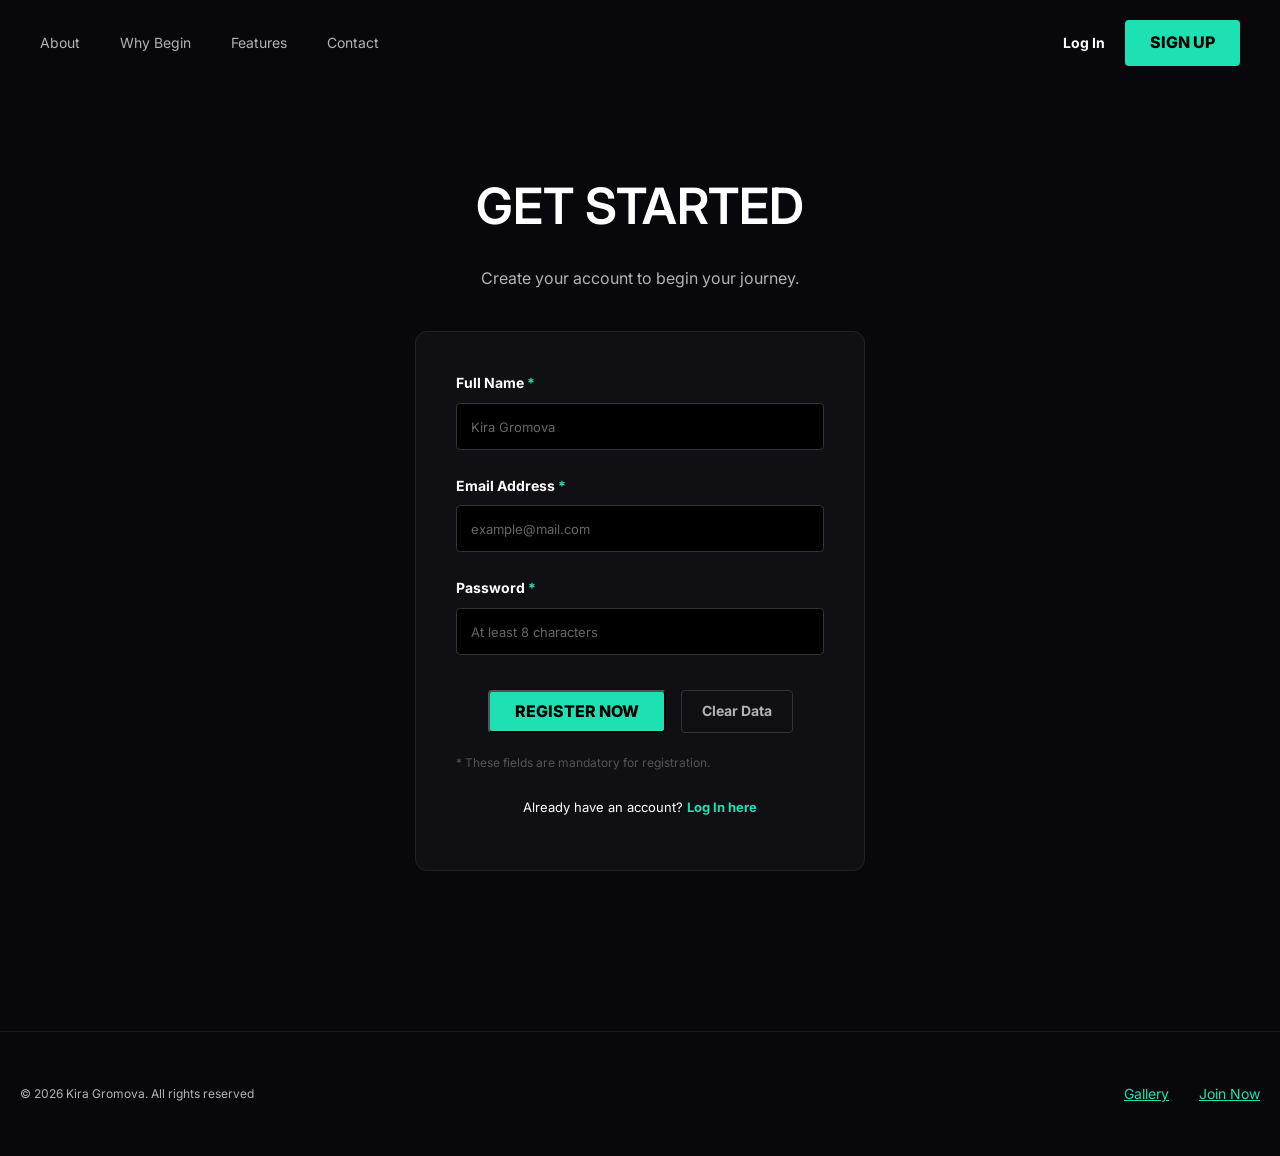
==== form.html @ 3f265c17 "Added login and registration rules" ====
<!DOCTYPE html>
<html lang="en">

<head>
    <meta charset="UTF-8">
    <meta name="viewport" content="width=device-width, initial-scale=1.0">
    <title>Begin App | Photo Gallery</title>
    <link rel="icon" href="img/favicon.png" type="image/png">
    <link href="https://fonts.googleapis.com/css2?family=Inter:wght@400;700;800&display=swap" rel="stylesheet">
    <link rel="stylesheet" href="css/normalize.css">
    <link rel="stylesheet" href="css/style.css">
</head>

<body>
    <a href="#main" class="skip-link">Skip to content</a>

    <header class="header">
        <div class="container nav-container">
            <nav class="nav">
                <ul class="nav-list">
                    <li><a href="index.html" class="nav-link">About</a></li>
                    <li><a href="#" class="nav-link">Why Begin</a></li>
                    <li><a href="#" class="nav-link">Features</a></li>
                    <li><a href="#" class="nav-link">Contact</a></li>
                </ul>
            </nav>
            <div class="auth-buttons">
                <a href="login.html" class="btn-login">Log In</a>
                <a href="form.html" class="btn-signup">SIGN UP</a>
            </div>
        </div>
    </header>

    <main id="main">
        <section class="registration-section">
            <div class="container">
                <h1 class="main-title" style="text-align: center; margin-bottom: 2rem;">Get Started</h1>
                <p style="text-align: center; color: var(--gray-text); margin-bottom: 4rem;">Create your account to
                    begin your journey.</p>

                <form action="https://httpbin.org/post" method="POST" class="auth-form">

                    <div class="form-group">
                        <label for="full-name">Full Name <span class="required-star" aria-hidden="true">*</span></label>
                        <input type="text" id="full-name" name="user_name" placeholder="Kira Gromova" required
                            aria-required="true">
                    </div>

                    <div class="form-group">
                        <label for="user-email">Email Address <span class="required-star"
                                aria-hidden="true">*</span></label>
                        <input type="email" id="user-email" name="user_email" placeholder="example@mail.com" required
                            aria-required="true">
                    </div>

                    <div class="form-group">
                        <label for="user-pass">Password <span class="required-star" aria-hidden="true">*</span></label>
                        <input type="password" id="user-pass" name="user_password" placeholder="At least 8 characters"
                            required aria-required="true">
                    </div>

                    <div class="form-controls">
                        <button type="submit" class="btn-signup">Register Now</button>
                        <button type="reset" class="btn-reset">Clear Data</button>
                    </div>

                    <p class="form-info">* These fields are mandatory for registration.</p>
                    <p class="form-switch" style="margin-top: 2.5rem; text-align: center; font-size: 1.3rem;">
                        Already have an account? <a href="login.html"
                            style="color: var(--accent-mint); font-weight: 700;">Log In here</a>
                    </p>
                </form>
            </div>
        </section>
    </main>

    <footer class="footer">
        <div class="container footer-container">
            <p class="copyright">&copy; 2026 Kira Gromova. All rights reserved</p>
            <nav class="footer-nav">
                <a href="grid.html" class="footer-link">Gallery</a>
                <a href="form.html" class="footer-link">Join Now</a>
            </nav>
        </div>
    </footer>
</body>

</html>
---- css/style.css ----
:root {
    font-size: 62.5%;
    --bg-dark: #08080C;
    --text-white: #ffffff;
    --accent-mint: #1EE1B3;
    --gray-text: #B3B3B3;
    --transition: all 0.3s ease;
}

*,
*::before,
*::after {
    box-sizing: border-box;
}

body {
    background-color: var(--bg-dark);
    color: var(--text-white);
    font-family: 'Inter', sans-serif;
    font-size: 1.6rem;
    line-height: 1.6;
    margin: 0;
    overflow-x: hidden;
    /* Защита от горизонтального скролла \ Block horizontal scroll*/
}

.container {
    max-width: 153.9rem;
    margin: 0 auto;
    padding: 0 2rem;
}

/* --- HEADER --- */
.header {
    background: transparent;
    padding: 2rem 0;
}

.nav-container {
    display: flex;
    justify-content: space-between;
    align-items: center;
    padding: 0 10rem;
}

.nav-list {
    display: flex;
    list-style: none;
    gap: 9.3rem;
    margin: 0;
    padding: 0;
}

.nav-list a {
    font-size: 1.4rem;
    color: var(--gray-text);
    text-transform: capitalize;
}

.nav-list a:hover {
    color: var(--accent-mint);
}

.auth-buttons {
    display: flex;
    align-items: center;
    gap: 2rem;
}

.btn-login {
    font-weight: bold;
    font-size: 1.4rem;
}

.btn-signup {
    background-color: var(--accent-mint);
    color: #000;
    font-weight: 800;
    padding: 1rem 2.5rem;
    border-radius: 4px;
    text-transform: uppercase;
}

/* --- HERO SECTION --- */
.hero-container {
    display: flex;
    align-items: flex-start;
    justify-content: space-between;
    gap: 21.8rem;
    height: 76.9rem;
    padding: 0;
}

.hero-image {
    position: relative;
    display: flex;
    justify-content: center;
    align-items: center;
    flex: 0 0 auto;
}

.phone-img {
    position: relative;
    z-index: 2;
    width: 61rem;
    height: auto;
    max-height: 76.9rem;
}

.accent-frame {
    position: absolute;
    width: 44rem;
    height: 44rem;
    border: 1px solid var(--accent-mint);
    z-index: 1;
    top: 59%;
    left: 50%;
    transform: translate(-50%, -50%) rotate(-22.32deg);
    pointer-events: none;
}

.hero-content {
    padding-top: 6.0rem;
    width: 65.9rem;
    flex: 0 0 auto;
}

.main-title {
    font-size: 5rem;
    font-weight: 600;
    text-transform: uppercase;
    white-space: nowrap;
    margin: 0;
}

.title-underline {
    width: 24.5rem;
    height: 0.3rem;
    background: linear-gradient(90deg, #1EE1B3 64.08%, #515151 64.08%);
    margin: 1rem 0 11.5rem 0;
}

.features-list {
    display: flex;
    flex-direction: column;
    gap: 4.2rem;
}

.feature-item {
    display: flex;
    align-items: flex-start;
    gap: 9.7rem;
    width: 100%;
}

.feature-icon {
    background: #fff;
    border-radius: 50%;
    width: 10.4rem;
    height: 10.4rem;
    display: flex;
    align-items: center;
    justify-content: center;
    flex-shrink: 0;
}

.feature-icon img {
    width: 5.2rem;
    height: auto;
}

.feature-text h3 {
    font-size: 2.2rem;
    margin: 0 0 0.8rem 0;
    color: var(--text-white);
}

.feature-text p {
    color: var(--gray-text);
    font-size: 1.5rem;
    margin: 0;
}

/* --- UTILS & FOOTER --- */
a {
    text-decoration: none;
    color: inherit;
    transition: var(--transition);
}

.skip-link {
    position: absolute;
    top: -100rem;
    left: 2rem;
    background: var(--accent-mint);
    color: #000;
    padding: 1.5rem 2.5rem;
    z-index: 1000;
    font-weight: 800;
    text-transform: uppercase;
    transition: top 0.2s ease;
}

.skip-link:focus {
    top: 0;
}

.footer {
    padding: 4rem 0;
    border-top: 1px solid #1A1A1A;
    margin-top: 8rem;
}

.footer-container {
    display: flex;
    justify-content: space-between;
    align-items: center;
}

.copyright {
    color: var(--gray-text);
    font-size: 1.2rem;
}

.footer-nav {
    display: flex;
    gap: 3rem;
}

.footer-link {
    font-size: 1.4rem;
    color: var(--accent-mint);
    text-decoration: underline;
}

/* --- SECTION GALLERY --- */
.gallery-section {
    padding: 8rem 0;
    min-height: 80vh;
}

.gallery-grid {
    display: grid;
    grid-template-columns: repeat(auto-fit, minmax(35rem, 1fr));
    gap: 3rem;
    justify-content: center;
}

.gallery-item {
    display: grid;
    grid-template-areas: "content";
    aspect-ratio: 1 / 1;
    border-radius: 1.2rem;
    overflow: hidden;
    background-color: var(--bg-dark);
    max-width: 50rem;
    /* !IMPORTANT! Ограничитель, чтобы на широких экранах не разносило */
    justify-self: center;
}

.gallery-img {
    grid-area: content;
    width: 100%;
    height: 100%;
    object-fit: cover;
    transition: transform 0.4s ease, filter 0.4s ease;
}

.gallery-btn {
    grid-area: content;
    align-self: center;
    justify-self: center;
    z-index: 2;
    padding: 1.5rem 3rem;
    background-color: var(--accent-mint);
    color: #000;
    font-weight: 800;
    text-transform: uppercase;
    font-size: 1.4rem;
    border-radius: 0.4rem;
    opacity: 0;
    transform: scale(0.8) rotate(-5deg);
    transition: all 0.3s ease;
}

.gallery-item:hover .gallery-img {
    transform: scale(1.1);
    filter: brightness(0.4);
}

.gallery-item:hover .gallery-btn {
    opacity: 1;
    transform: scale(1) rotate(0deg);
    box-shadow: 0 10px 20px rgba(30, 225, 179, 0.3);
}

.gallery-btn:hover {
    background-color: var(--text-white);
    transform: scale(1.05);
}

.btn-signup:active,
.gallery-btn:active {
    transform: scale(0.95);
}

.nav-list a:focus,
.btn-login:focus,
.btn-signup:focus,
.gallery-btn:focus {
    outline: 2px solid var(--accent-mint);
    outline-offset: 4px;
}

::selection {
    background-color: var(--accent-mint);
    color: #000;
}

/* --- FORM STYLES --- */
.registration-section {
    padding: 8rem 0;
    min-height: 70vh;
}

.auth-form {
    max-width: 45rem;
    margin: 0 auto;
    background: #0f0f14;
    padding: 4rem;
    border-radius: 1.2rem;
    border: 1px solid #222;
}

.form-group {
    display: flex;
    flex-direction: column;
    gap: 0.8rem;
    margin-bottom: 2.5rem;
}

.form-group label {
    font-size: 1.4rem;
    font-weight: 700;
}

.required-star {
    color: var(--accent-mint);
}

.form-group input {
    background: #000;
    border: 1px solid #333;
    padding: 1.4rem;
    border-radius: 0.4rem;
    color: #fff;
    font-family: inherit;
    font-size: 1.5rem;
    transition: var(--transition);
}

.form-group input::placeholder {
    color: #666;
    font-size: 1.3rem;
}

.form-group input:focus {
    outline: none;
    border-color: var(--accent-mint);
    box-shadow: 0 0 8px rgba(30, 225, 179, 0.2);
}

.form-controls button {
    cursor: pointer;
}

.form-controls {
    display: flex;
    gap: 1.5rem;
    margin-top: 3.5rem;
    justify-content: center;
}

.btn-reset {
    background: transparent;
    color: var(--gray-text);
    border: 1px solid #333;
    padding: 1.2rem 2rem;
    border-radius: 0.4rem;
    cursor: pointer;
    font-weight: 700;
    font-size: 1.4rem;
    transition: var(--transition);
}

.btn-reset:hover {
    color: #fff;
    border-color: #fff;
}

.form-info {
    margin-top: 2rem;
    font-size: 1.2rem;
    color: #555;
}

/* -------------------------------------------------- MEDIA QUERIES --------------------------------------------------*/

/* Мой экран (1600 ширина) */
@media (max-width: 1600px) {
    .container {
        max-width: 140rem;
    }

    .hero-container {
        gap: 5rem;
        height: auto;
        padding: 3rem 0;
        align-items: center;
    }

    .phone-img {
        width: 55rem;
        object-fit: contain;
    }

    .accent-frame {
        width: 38rem;
        height: 38rem;
    }

    .title-underline {
        margin-bottom: 6rem;
    }

    .nav-container {
        padding: 0 4rem;
    }

    .nav-list {
        gap: 4rem;
    }
}

/* Мой экран (высота 529px) */
@media (max-height: 600px) {
    .hero-container {
        min-height: auto;
        padding-top: 2rem;
    }

    .main-title {
        font-size: 3.5rem;
    }

    .title-underline {
        margin-bottom: 5rem;
    }
}
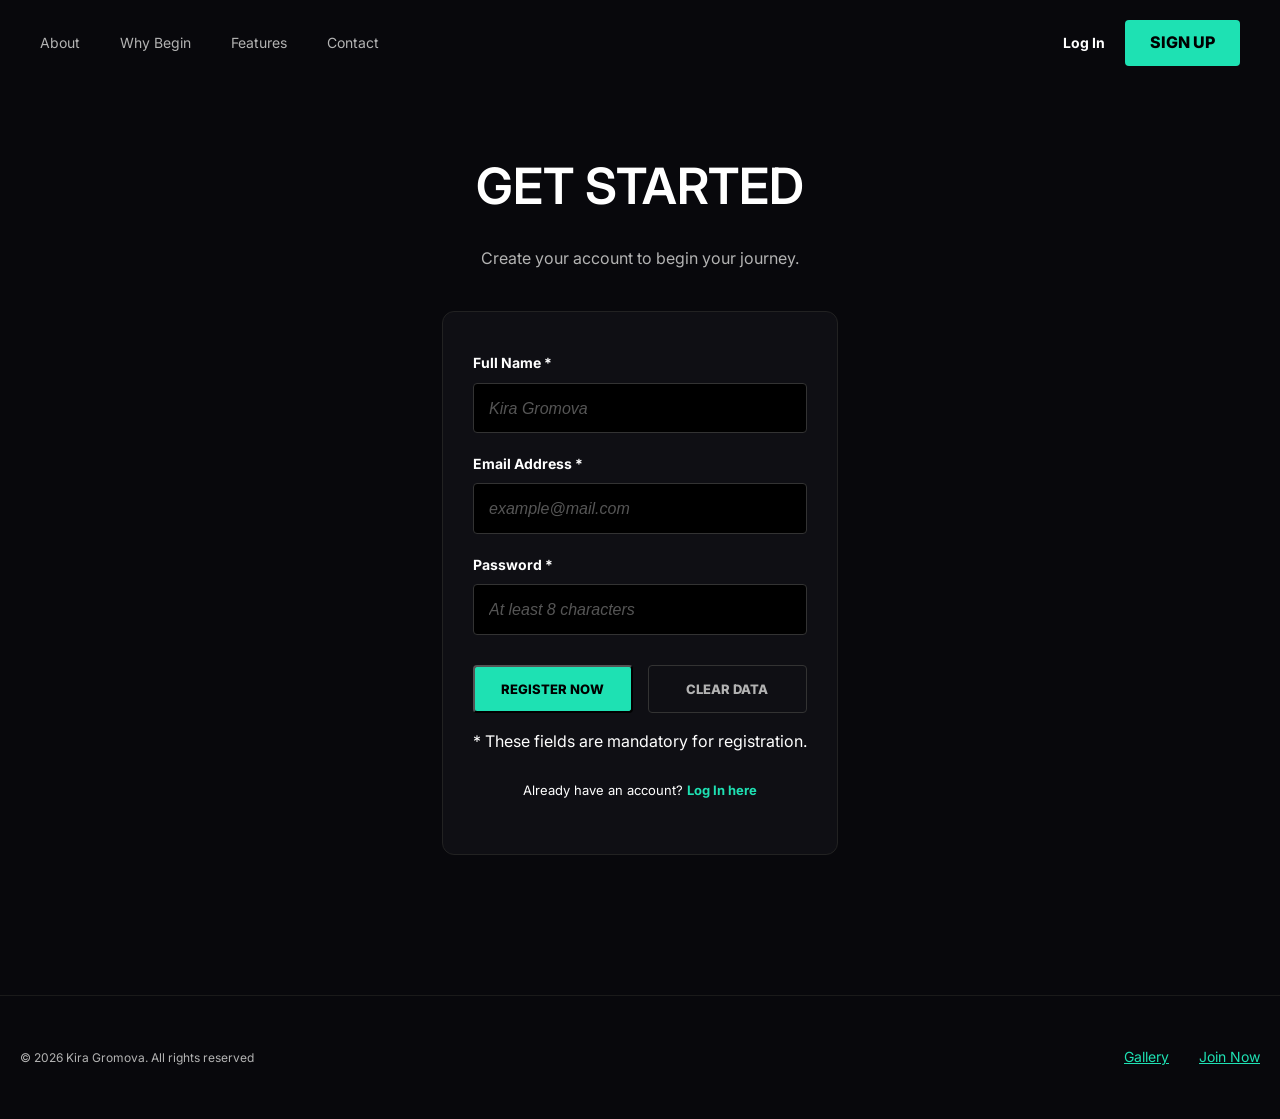
==== commit ce06e4f0: "Refinement of adaptivity and display elements" ====
--- a/form.html
+++ b/form.html
@@ -16,6 +16,8 @@
 
     <header class="header">
         <div class="container nav-container">
+            <a href="index.html" class="mobile-menu-link">MENU</a>
+
             <nav class="nav">
                 <ul class="nav-list">
                     <li><a href="index.html" class="nav-link">About</a></li>
--- a/css/style.css
+++ b/css/style.css
@@ -31,6 +31,16 @@
 }
 
 /* --- HEADER --- */
+
+.mobile-menu-link {
+    display: none;
+    color: var(--text-white);
+    font-size: 1.4rem;
+    font-weight: 700;
+    text-transform: uppercase;
+    text-decoration: none;
+}
+
 .header {
     background: transparent;
     padding: 2rem 0;
@@ -317,17 +327,19 @@
     color: #000;
 }
 
-/* --- FORM STYLES --- */
 .registration-section {
-    padding: 8rem 0;
-    min-height: 70vh;
+    padding: 6rem 2rem;
+    min-height: 80vh;
+    display: flex;
+    align-items: center;
 }
 
 .auth-form {
-    max-width: 45rem;
+    width: 100%;
+    max-width: 48rem;
     margin: 0 auto;
     background: #0f0f14;
-    padding: 4rem;
+    padding: 4rem 3rem;
     border-radius: 1.2rem;
     border: 1px solid #222;
 }
@@ -336,7 +348,7 @@
     display: flex;
     flex-direction: column;
     gap: 0.8rem;
-    margin-bottom: 2.5rem;
+    margin-bottom: 2rem;
 }
 
 .form-group label {
@@ -344,64 +356,50 @@
     font-weight: 700;
 }
 
-.required-star {
-    color: var(--accent-mint);
-}
-
 .form-group input {
+    width: 100%;
     background: #000;
     border: 1px solid #333;
-    padding: 1.4rem;
+    padding: 1.5rem;
     border-radius: 0.4rem;
     color: #fff;
     font-family: inherit;
-    font-size: 1.5rem;
+    font-size: 1.6rem;
     transition: var(--transition);
 }
 
 .form-group input::placeholder {
-    color: #666;
+    color: #555;
+    font-style: italic;
+}
+
+.form-controls {
+    display: flex;
+    gap: 1.5rem;
+    margin-top: 3rem;
+    flex-wrap: wrap;
+}
+
+.form-controls button {
+    flex: 1 1 15rem;
+    padding: 1.5rem 2rem;
+    cursor: pointer;
+    font-weight: 800;
+    text-transform: uppercase;
     font-size: 1.3rem;
-}
-
-.form-group input:focus {
-    outline: none;
-    border-color: var(--accent-mint);
-    box-shadow: 0 0 8px rgba(30, 225, 179, 0.2);
-}
-
-.form-controls button {
-    cursor: pointer;
-}
-
-.form-controls {
-    display: flex;
-    gap: 1.5rem;
-    margin-top: 3.5rem;
-    justify-content: center;
+    border-radius: 0.4rem;
 }
 
 .btn-reset {
     background: transparent;
     color: var(--gray-text);
     border: 1px solid #333;
-    padding: 1.2rem 2rem;
-    border-radius: 0.4rem;
-    cursor: pointer;
-    font-weight: 700;
-    font-size: 1.4rem;
     transition: var(--transition);
 }
 
 .btn-reset:hover {
+    border-color: #fff;
     color: #fff;
-    border-color: #fff;
-}
-
-.form-info {
-    margin-top: 2rem;
-    font-size: 1.2rem;
-    color: #555;
 }
 
 /* -------------------------------------------------- MEDIA QUERIES --------------------------------------------------*/
@@ -456,4 +454,97 @@
     .title-underline {
         margin-bottom: 5rem;
     }
+}
+
+/* Планшетная версия */
+@media (max-width: 800px) {
+    .nav-list {
+        display: none;
+    }
+
+    .mobile-menu-link {
+        display: block;
+    }
+
+    .nav-container {
+        display: flex;
+        justify-content: space-between;
+        align-items: center;
+        padding: 0 2rem;
+    }
+
+    .hero-container {
+        flex-direction: column;
+        height: auto;
+        padding: 4rem 2rem;
+        gap: 5rem;
+        text-align: center;
+    }
+
+    .hero-content {
+        order: 1;
+        width: 100%;
+        padding-top: 0;
+    }
+
+    .main-title {
+        white-space: normal;
+        font-size: 3.5rem;
+    }
+
+    .title-underline {
+        margin: 1.5rem auto 5rem auto;
+    }
+
+    .features-list {
+        order: 2;
+        align-items: center;
+    }
+
+    .feature-item {
+        flex-direction: column;
+        align-items: center;
+        gap: 1.5rem;
+    }
+
+    .hero-image {
+        order: 3;
+    }
+
+    .phone-img {
+        width: 100%;
+        max-width: 35rem;
+    }
+
+    .accent-frame {
+        width: 26rem;
+        height: 26rem;
+        border-width: 3px;
+    }
+}
+
+@media (max-width: 480px) {
+    .auth-form {
+        padding: 3rem 2rem;
+    }
+
+    .main-title {
+        font-size: 2.8rem;
+    }
+
+    .form-controls {
+        flex-direction: column;
+    }
+
+    .form-controls button {
+        width: 100%;
+        flex: none;
+    }
+}
+
+/* Если экран очень низкий*/
+@media (max-height: 600px) {
+    .registration-section {
+        padding: 2rem 0;
+    }
 }
